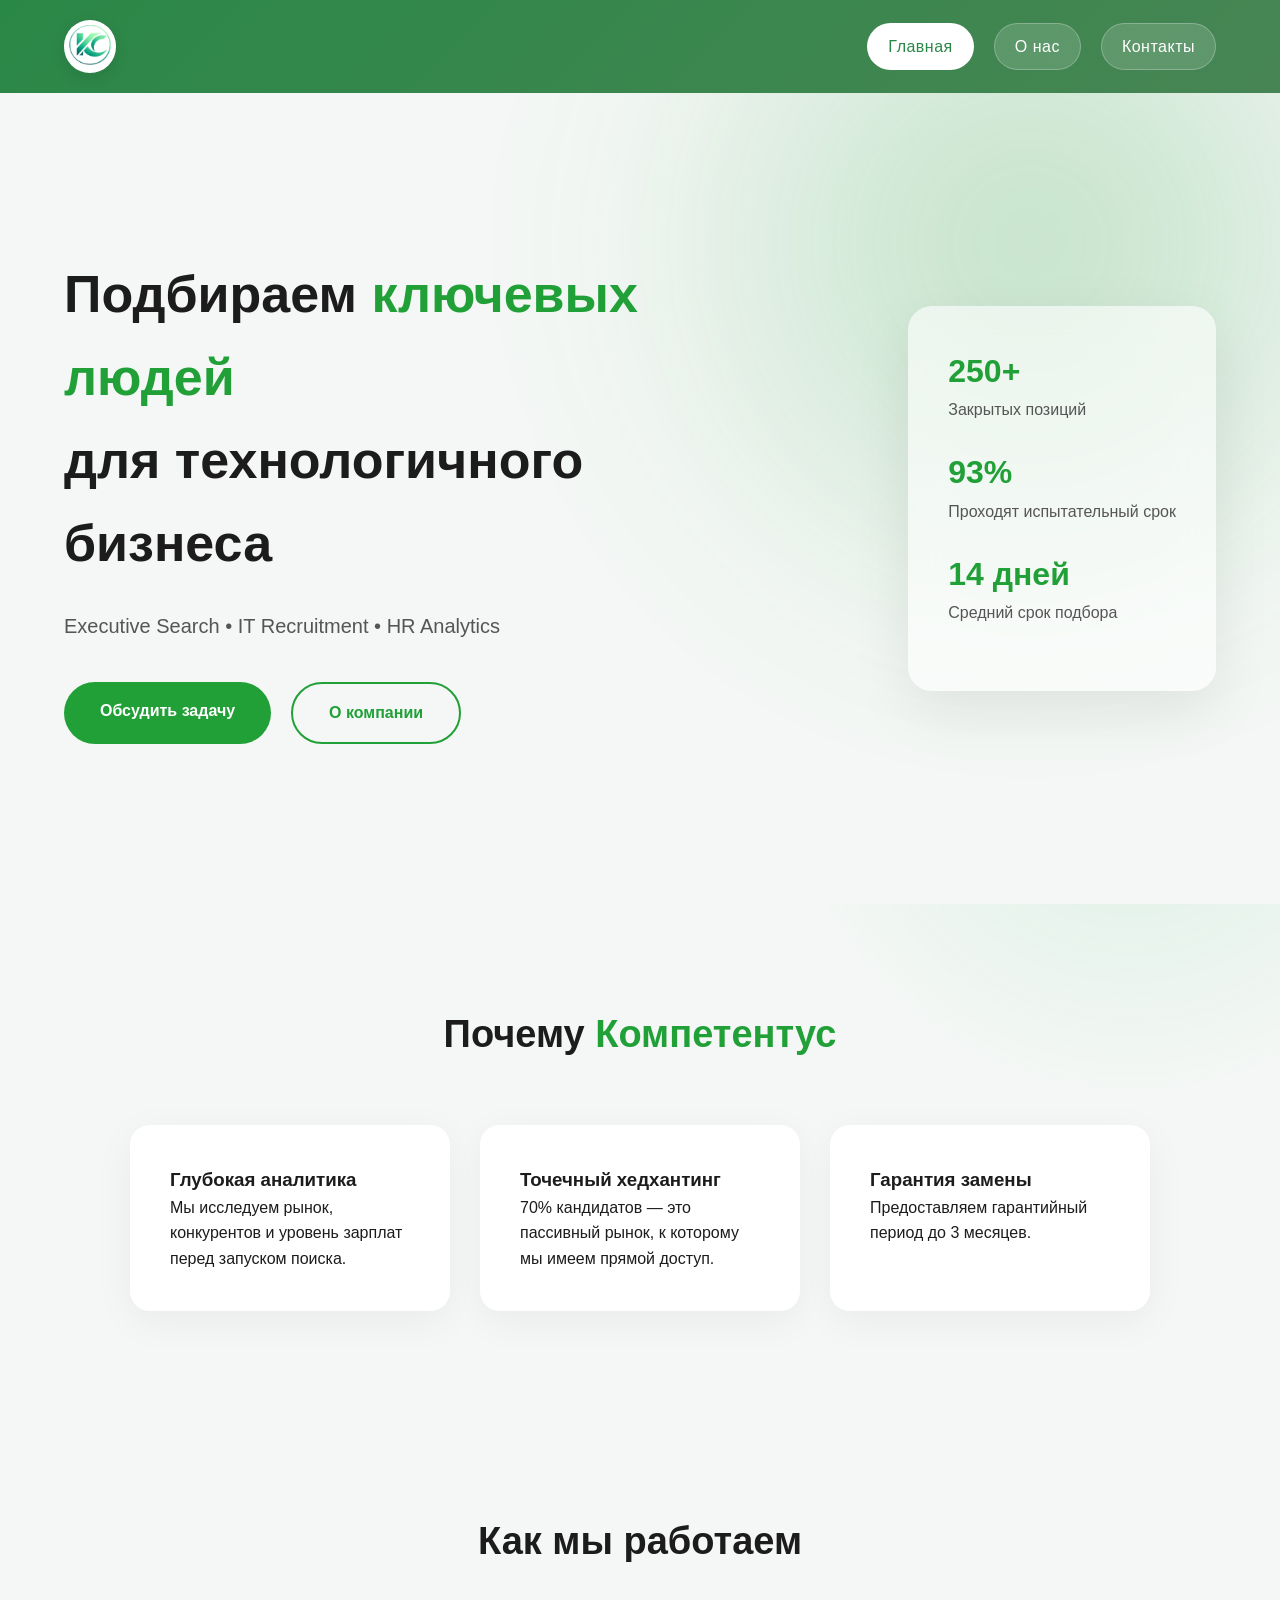
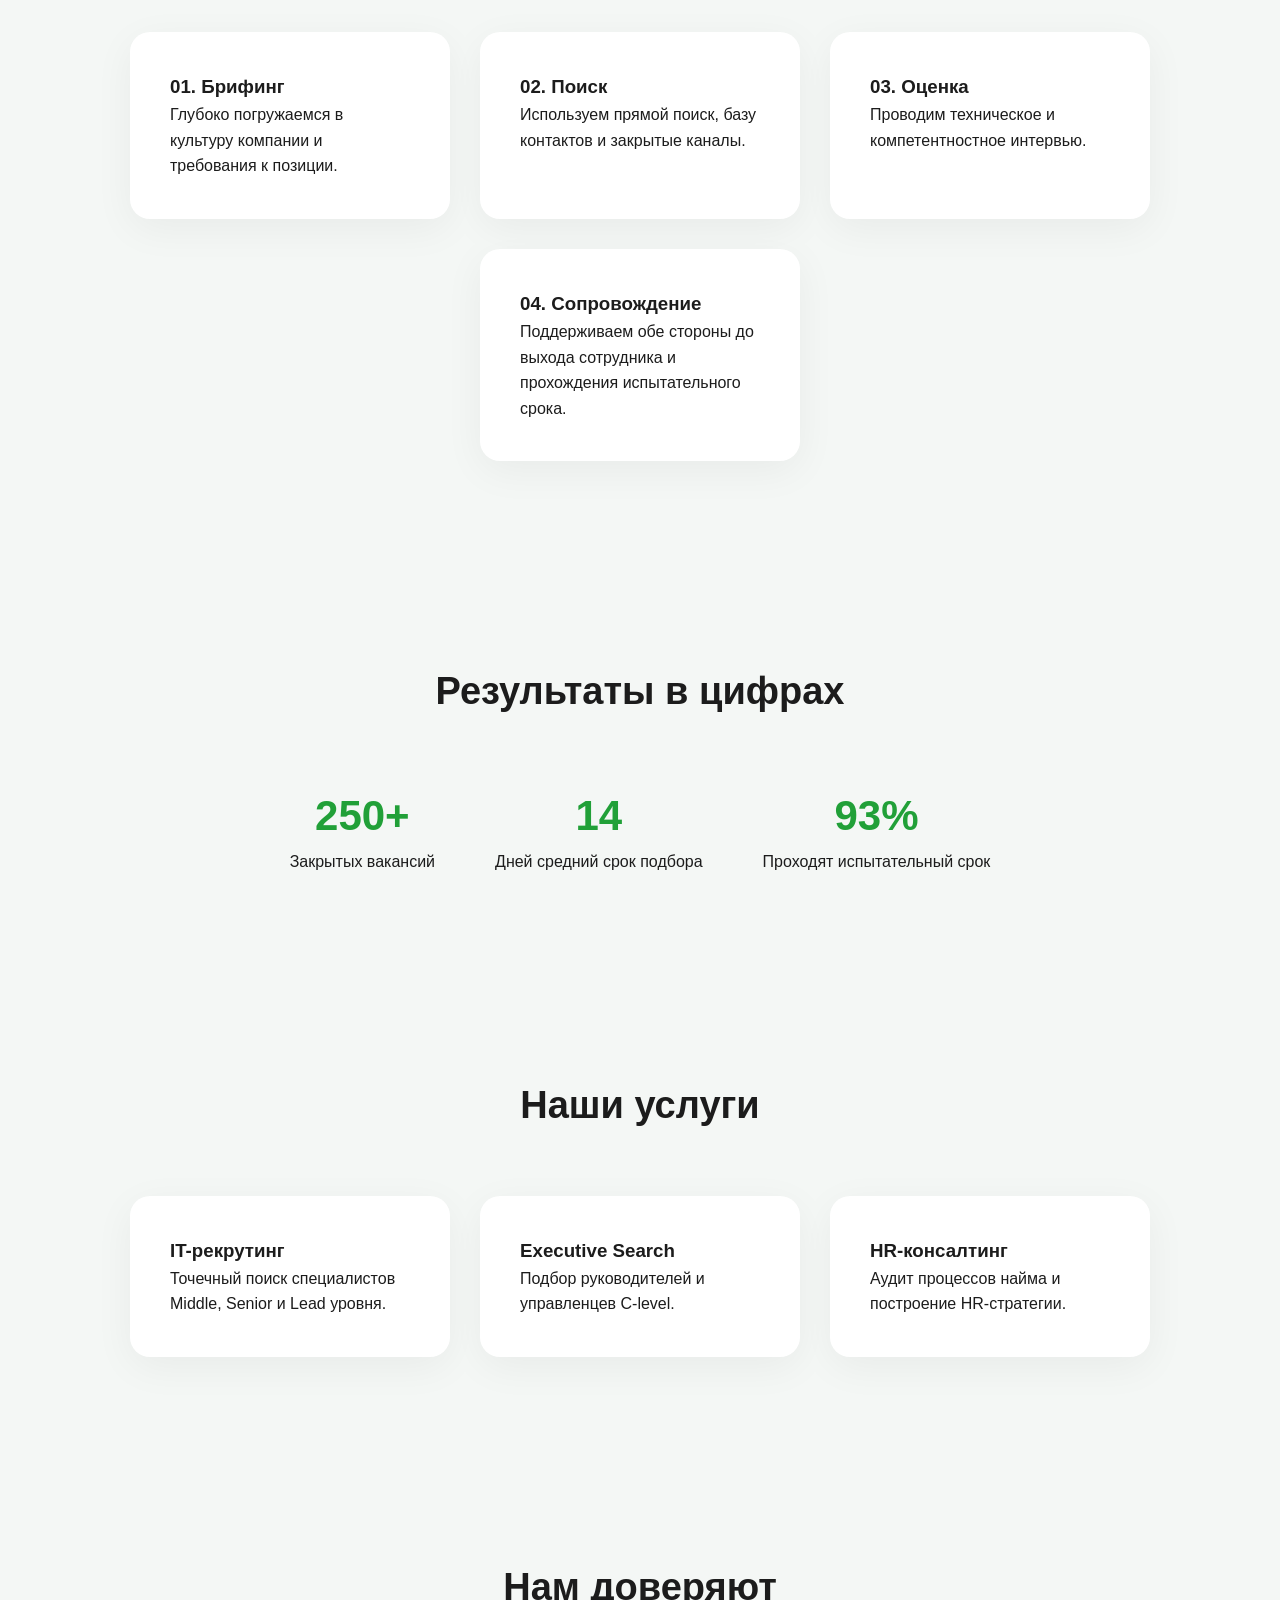
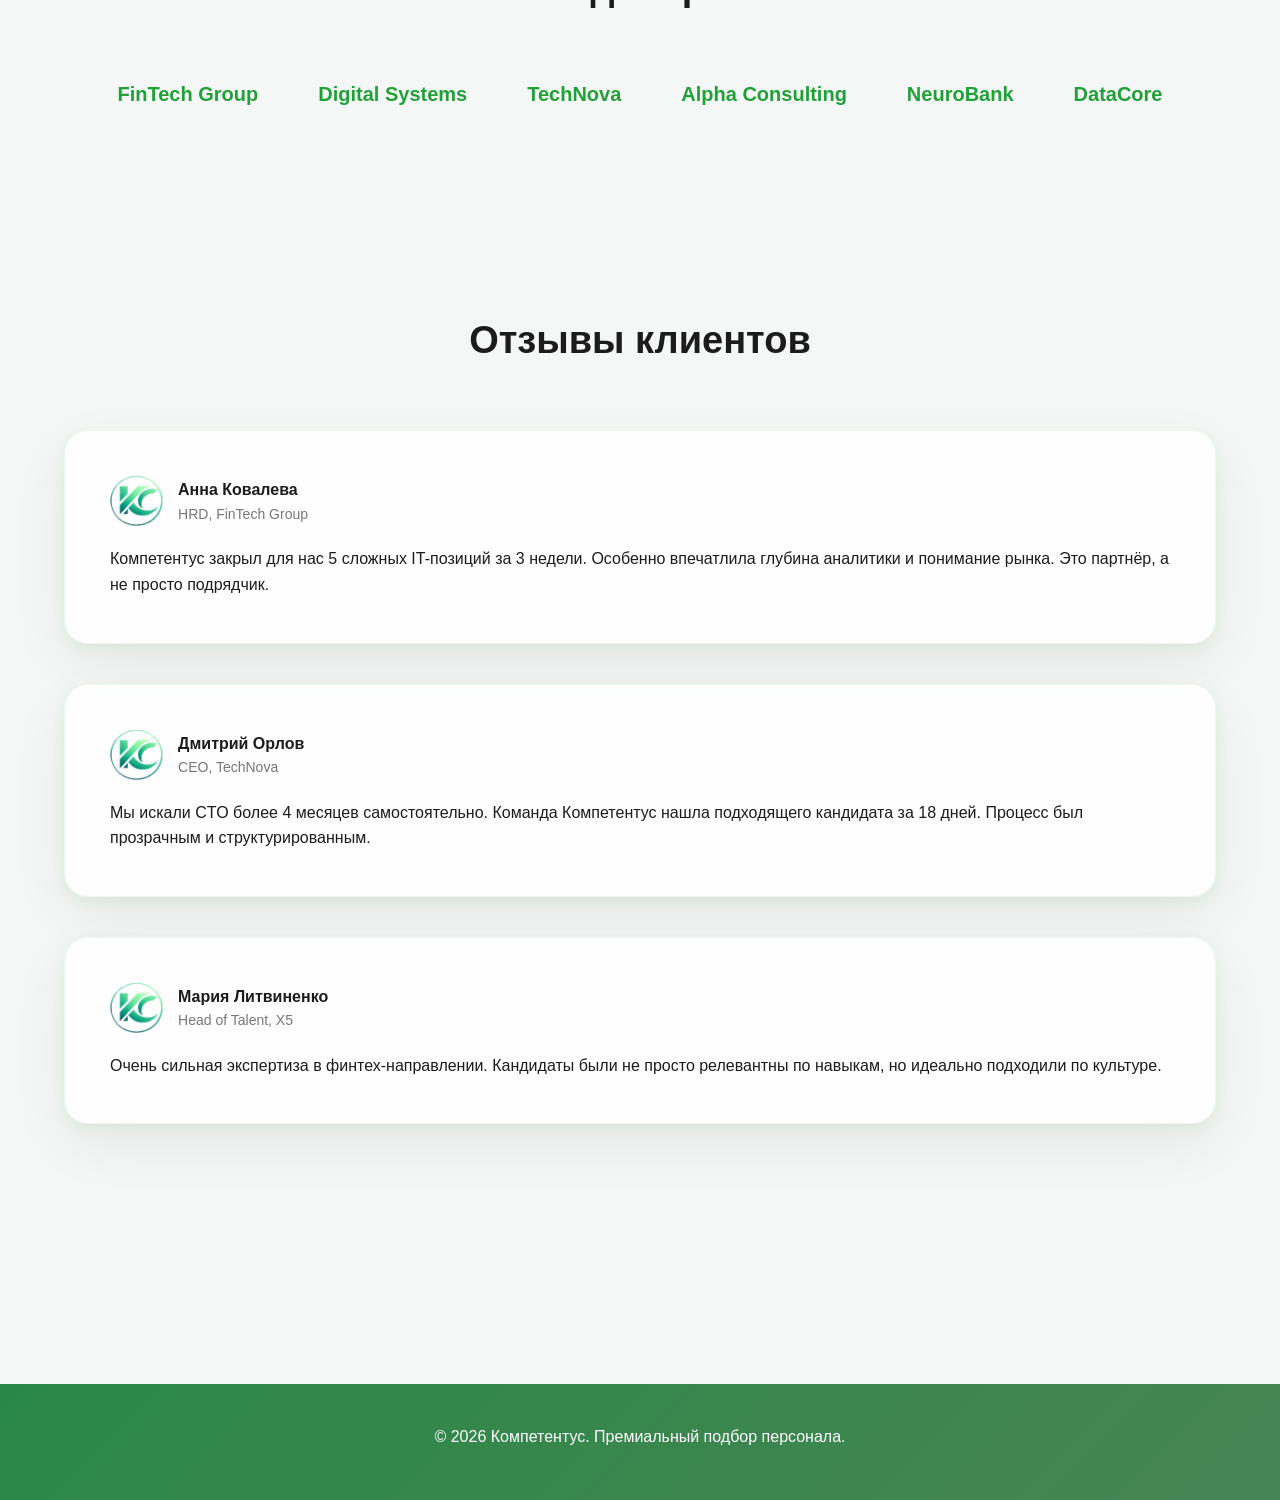
==== index.html @ 26d938bc "Сделал сайт Компетентус" ====
<!DOCTYPE html>
<html lang="ru">
<head>
    <meta charset="UTF-8">
    <meta name="viewport" content="width=device-width, initial-scale=1.0">
    <title>Компетентус — Премиальный подбор персонала</title>
    <link rel="stylesheet" href="style.css">
</head>
<body>

<header>
    <div class="container nav">
        <div class="logo-wrapper">
            <img src="assets/logo.png" height="40">
        </div>

        <div class="burger" id="burger">
            ☰
        </div>

        <ul id="nav-menu">
            <li><a href="index.html" class="active">Главная</a></li>
            <li><a href="about.html">О нас</a></li>
            <li><a href="contact.html">Контакты</a></li>
        </ul>
    </div>
</header>


<section class="hero-modern">
    <div class="hero-bg"></div>

    <div class="container hero-content">
        <div class="hero-text">
            <h1>
                Подбираем <span class="highlight">ключевых людей</span><br>
                для технологичного бизнеса
            </h1>
            <p>
                Executive Search • IT Recruitment • HR Analytics
            </p>

            <div class="hero-buttons">
                <a href="contact.html" class="btn-primary">Обсудить задачу</a>
                <a href="about.html" class="btn-outline">О компании</a>
            </div>
        </div>

        <div class="hero-card">
            <div class="metric">
                <span>250+</span>
                Закрытых позиций
            </div>
            <div class="metric">
                <span>93%</span>
                Проходят испытательный срок
            </div>
            <div class="metric">
                <span>14 дней</span>
                Средний срок подбора
            </div>
        </div>
    </div>
</section>

<section>
    <div class="container">
        <h2>Почему <span class="highlight">Компетентус</span></h2>
        <div class="cards">
            <div class="card">
                <h3>Глубокая аналитика</h3>
                <p>Мы исследуем рынок, конкурентов и уровень зарплат перед запуском поиска.</p>
            </div>
            <div class="card">
                <h3>Точечный хедхантинг</h3>
                <p>70% кандидатов — это пассивный рынок, к которому мы имеем прямой доступ.</p>
            </div>
            <div class="card">
                <h3>Гарантия замены</h3>
                <p>Предоставляем гарантийный период до 3 месяцев.</p>
            </div>
        </div>
    </div>
</section>

<section>
    <div class="container">
        <h2>Как мы работаем</h2>
        <div class="cards">
            <div class="card">
                <h3>01. Брифинг</h3>
                <p>Глубоко погружаемся в культуру компании и требования к позиции.</p>
            </div>
            <div class="card">
                <h3>02. Поиск</h3>
                <p>Используем прямой поиск, базу контактов и закрытые каналы.</p>
            </div>
            <div class="card">
                <h3>03. Оценка</h3>
                <p>Проводим техническое и компетентностное интервью.</p>
            </div>
            <div class="card">
                <h3>04. Сопровождение</h3>
                <p>Поддерживаем обе стороны до выхода сотрудника и прохождения испытательного срока.</p>
            </div>
        </div>
    </div>
</section>

<section>
    <div class="container">
        <h2>Результаты в цифрах</h2>
        <div class="stats">
            <div class="stat">
                <h3>250+</h3>
                <p>Закрытых вакансий</p>
            </div>
            <div class="stat">
                <h3>14</h3>
                <p>Дней средний срок подбора</p>
            </div>
            <div class="stat">
                <h3>93%</h3>
                <p>Проходят испытательный срок</p>
            </div>
        </div>
    </div>
</section>

<section>
    <div class="container">
        <h2>Наши услуги</h2>
        <div class="cards">
            <div class="card">
                <h3>IT-рекрутинг</h3>
                <p>Точечный поиск специалистов Middle, Senior и Lead уровня.</p>
            </div>
            <div class="card">
                <h3>Executive Search</h3>
                <p>Подбор руководителей и управленцев C-level.</p>
            </div>
            <div class="card">
                <h3>HR-консалтинг</h3>
                <p>Аудит процессов найма и построение HR-стратегии.</p>
            </div>
        </div>
    </div>
</section>
<section>
    <div class="container">
        <h2>Нам доверяют</h2>
        <div class="partners">
            <div>FinTech Group</div>
            <div>Digital Systems</div>
            <div>TechNova</div>
            <div>Alpha Consulting</div>
            <div>NeuroBank</div>
            <div>DataCore</div>
        </div>
    </div>
</section>


<section>
    <div class="container">
        <h2>Отзывы клиентов</h2>

        <div class="review">
            <div class="review-header">
                <img src="assets/logo.png" height="50">
                <div>
                    <div class="review-name">Анна Ковалева</div>
                    <div class="review-position">HRD, FinTech Group</div>
                </div>
            </div>
            <p>
                Компетентус закрыл для нас 5 сложных IT-позиций за 3 недели.
                Особенно впечатлила глубина аналитики и понимание рынка.
                Это партнёр, а не просто подрядчик.
            </p>
        </div>

        <div class="review">
            <div class="review-header">
                <img src="assets/logo.png" height="50">
                <div>
                    <div class="review-name">Дмитрий Орлов</div>
                    <div class="review-position">CEO, TechNova</div>
                </div>
            </div>
            <p>
                Мы искали CTO более 4 месяцев самостоятельно.
                Команда Компетентус нашла подходящего кандидата за 18 дней.
                Процесс был прозрачным и структурированным.
            </p>
        </div>

        <div class="review">
            <div class="review-header">
                <img src="assets/logo.png" height="50">
                <div>
                    <div class="review-name">Мария Литвиненко</div>
                    <div class="review-position">Head of Talent, X5</div>
                </div>
            </div>
            <p>
                Очень сильная экспертиза в финтех-направлении.
                Кандидаты были не просто релевантны по навыкам,
                но идеально подходили по культуре.
            </p>
        </div>

    </div>
</section>

<footer class="footer-modern">
    © 2026 Компетентус. Премиальный подбор персонала.
</footer>

<script src="script.js"></script>
</body>
</html>
---- style.css ----
* {
    margin: 0;
    padding: 0;
    box-sizing: border-box;
}

body {
    font-family: 'Segoe UI', Arial, sans-serif;
    background: #F4F7F5;
    color: #1C1C1C;
    line-height: 1.6;
    scroll-behavior: smooth;
}
body::before {
    content: "";
    position: fixed;
    width: 800px;
    height: 800px;
    background: radial-gradient(circle, rgba(33,160,56,0.12) 0%, rgba(33,160,56,0) 70%);
    top: -200px;
    left: -200px;
    z-index: -1;
}

body::after {
    content: "";
    position: fixed;
    width: 700px;
    height: 700px;
    background: radial-gradient(circle, rgba(0,185,86,0.10) 0%, rgba(0,185,86,0) 70%);
    bottom: -200px;
    right: -200px;
    z-index: -1;
}
.highlight {
    color: #21A038;
}

.container {
    width: 90%;
    max-width: 1200px;
    margin: auto;
}

.logo-wrapper {
    background: white;
    padding-top: 5px;
    padding-right: 5px;
    padding-bottom: 0px;
    padding-left: 5px;

    border-radius: 30px;
    box-shadow: 0 5px 15px rgba(0,0,0,0.1);
}

header {
    background: linear-gradient(135deg, #2a8847, #478554);
    padding: 20px 0;
    color: white;
    position: sticky;
    top: 0;
    z-index: 1000;
    backdrop-filter: blur(10px);
}

.nav {
    display: flex;
    justify-content: space-between;
    align-items: center;
}

.nav ul {
    display: flex;
    list-style: none;
    gap: 20px;
}

.nav a {
    display: inline-block;
    padding: 10px 20px;
    border-radius: 30px;
    text-decoration: none;
    font-weight: 500;
    color: white;

    background: rgba(255,255,255,0.15);
    backdrop-filter: blur(8px);
    border: 1px solid rgba(255,255,255,0.25);

    transition: 0.3s;
    letter-spacing: 0.5px;

}

.nav a:hover {
    color: #21A038;
}

.nav a.active {
    background: white;
    color: #2a8847;
}


.hero {
    padding: 140px 0;
    background: linear-gradient(135deg, #21A038, #0D7A2F);
    color: white;
    text-align: center;
}

.hero h1 {
    font-size: 52px;
    margin-bottom: 25px;
}

.hero p {
    font-size: 22px;
    margin-bottom: 40px;
    opacity: 0.95;
}

.btn {
    display: inline-block;
    padding: 16px 36px;
    background: white;
    color: #0D7A2F;
    border-radius: 50px;
    text-decoration: none;
    font-weight: 600;
    transition: 0.3s;
}

.btn:hover {
    transform: translateY(-3px);
}

section {
    padding: 100px 0;
}

h2 {
    text-align: center;
    margin-bottom: 60px;
    font-size: 38px;
}

.stats {
    display: flex;
    justify-content: center;
    gap: 60px;
    text-align: center;
    flex-wrap: wrap;
}

.stat h3 {
    font-size: 42px;
    color: #21A038;
}

.cards {
    display: flex;
    gap: 30px;
    flex-wrap: wrap;
    justify-content: center;
}

.card {
    background: white;
    padding: 40px;
    border-radius: 20px;
    width: 320px;
    box-shadow: 0 10px 40px rgba(0,0,0,0.05);
    transition: 0.4s;
    opacity: 0;
    transform: translateY(40px);
}

.card.show {
    opacity: 1;
    transform: translateY(0);
}

.card:hover {
    transform: translateY(-10px);
}

.partners {
    display: flex;
    justify-content: center;
    gap: 60px;
    flex-wrap: wrap;
    font-weight: 600;
    font-size: 20px;
    color: #21A038;
}
.partners div:hover {
    color: #1c5b23;
    transform: translateY(-3px);
}

.testimonials {
    max-width: 800px;
    margin: auto;
    text-align: center;
}

.testimonial {
    margin-bottom: 40px;
    font-style: italic;
}

.contact-box {
    background: white;
    padding: 60px;
    border-radius: 20px;
    max-width: 700px;
    margin: auto;
    box-shadow: 0 10px 40px rgba(0,0,0,0.05);
    text-align: center;
}

footer {
    background: #111;
    color: #aaa;
    padding: 50px 0;
    text-align: center;
}
.footer-modern {
    background: linear-gradient(135deg, #2a8847, #478554);
    color: white;
    padding-top: 40px;
    margin-top: 120px;
}

.footer-content {
    display: flex;
    justify-content: space-between;
    gap: 40px;
    flex-wrap: wrap;
    padding-bottom: 60px;
}

.footer-col {
    max-width: 300px;
}

.footer-col h3 {
    margin-bottom: 15px;
    font-size: 22px;
}

.footer-col h4 {
    margin-bottom: 15px;
}

.footer-col a {
    display: block;
    color: white;
    text-decoration: none;
    margin-bottom: 10px;
    opacity: 0.9;
    transition: 0.3s;
}

.footer-col a:hover {
    opacity: 1;
    transform: translateX(5px);
}

.footer-bottom {
    text-align: center;
    padding: 25px 0;
    background: rgba(0,0,0,0.1);
    font-size: 14px;
}

.review {
    position: relative;
    background: rgba(255,255,255,0.85);
    backdrop-filter: blur(10px);
    padding: 45px;
    border-radius: 24px;
    margin-bottom: 40px;
    box-shadow:
            0 20px 60px rgba(0,0,0,0.06),
            0 5px 15px rgba(33,160,56,0.08);
    transition: 0.4s;
    border: 1px solid rgba(33,160,56,0.08);
}

.review:hover {
    transform: translateY(-8px);
    box-shadow:
            0 30px 80px rgba(0,0,0,0.08),
            0 10px 25px rgba(33,160,56,0.12);
}

.review-header {
    display: flex;
    align-items: center;
    margin-bottom: 20px;
    gap: 15px;
}

.review-avatar {
    width: 60px;
    height: 60px;
    border-radius: 50%;
    background: #21A038;
    margin-right: 15px;
}

.review-name {
    font-weight: 600;
}

.review-position {
    font-size: 14px;
    color: #777;
}
/* ===== MODERN HERO ===== */

.hero-modern {
    position: relative;
    padding: 160px 0;
    overflow: hidden;
    background: #F4F7F5;
}

.hero-bg {
    position: absolute;
    width: 900px;
    height: 900px;
    background: radial-gradient(circle, rgba(33,160,56,0.25) 0%, rgba(33,160,56,0) 70%);
    top: -300px;
    right: -200px;
    filter: blur(80px);
    animation: float 8s ease-in-out infinite;
}

@keyframes float {
    0% { transform: translateY(0px); }
    50% { transform: translateY(40px); }
    100% { transform: translateY(0px); }
}

.hero-content {
    display: flex;
    justify-content: space-between;
    align-items: center;
    gap: 60px;
    flex-wrap: wrap;
}

.hero-text {
    max-width: 600px;
}

.hero-text h1 {
    font-size: 52px;
    font-weight: 600;
    margin-bottom: 25px;
}

.hero-text p {
    font-size: 20px;
    color: #555;
    margin-bottom: 40px;
}

.hero-buttons {
    display: flex;
    gap: 20px;
    flex-wrap: wrap;
}

.btn-primary {
    padding: 16px 36px;
    background: #21A038;
    color: white;
    border-radius: 50px;
    text-decoration: none;
    font-weight: 600;
    transition: 0.3s;
}

.btn-primary:hover {
    background: #0D7A2F;
    transform: translateY(-3px);
}

.btn-outline {
    padding: 16px 36px;
    border: 2px solid #21A038;
    color: #21A038;
    border-radius: 50px;
    text-decoration: none;
    font-weight: 600;
    transition: 0.3s;
}

.btn-outline:hover {
    background: rgba(33,160,56,0.1);
}

/* Glass card */

.hero-card {
    background: rgba(255,255,255,0.6);
    backdrop-filter: blur(20px);
    padding: 40px;
    border-radius: 24px;
    box-shadow: 0 20px 60px rgba(0,0,0,0.08);
    min-width: 300px;
}

.metric {
    margin-bottom: 25px;
    font-size: 16px;
    color: #555;
}

.metric span {
    display: block;
    font-size: 32px;
    font-weight: 700;
    color: #21A038;
}

/* ===================== */
/* ===== ADAPTIVE ===== */
/* ===================== */

@media (max-width: 1024px) {
    .hero-content {
        flex-direction: column;
        text-align: center;
    }

    .hero-card {
        width: 100%;
        max-width: 400px;
    }

    .cards {
        gap: 20px;
    }

    .card {
        width: 100%;
        max-width: 500px;
    }

    .stats {
        gap: 30px;
    }
}

@media (max-width: 768px) {

    header {
        padding: 15px 0;
    }

    .nav {
        flex-direction: column;
        gap: 15px;
    }

    .nav ul {
        flex-direction: column;
        gap: 15px;
        text-align: center;
    }

    .nav a {
        background: none;
        border: none;
        padding: 5px 0;
    }

    section {
        padding: 70px 0;
    }

    h2 {
        font-size: 28px;
        margin-bottom: 40px;
    }

    .hero-text h1 {
        font-size: 34px;
    }

    .hero-text p {
        font-size: 16px;
    }

    .hero-buttons {
        flex-direction: column;
        align-items: center;
    }

    .partners {
        gap: 20px;
        font-size: 16px;
    }

    .review {
        padding: 25px;
    }

    .review-header {
        flex-direction: column;
        align-items: flex-start;
    }

}

/* ===== ABOUT PAGE ===== */

.about-hero {
    padding: 140px 0;
    text-align: center;
    background: linear-gradient(135deg, rgba(33,160,56,0.08), rgba(33,160,56,0.02));
}

.about-hero h1 {
    font-size: 44px;
    margin-bottom: 25px;
}

.about-hero p {
    max-width: 700px;
    margin: auto;
    font-size: 18px;
    color: #555;
}

.about-text-block {
    max-width: 800px;
    margin: auto;
    text-align: center;
}

.about-text-block p {
    margin-bottom: 20px;
    font-size: 17px;
    color: #444;
}

.expertise-grid {
    display: grid;
    grid-template-columns: repeat(auto-fit, minmax(200px, 1fr));
    gap: 20px;
    margin-top: 40px;
}

.expertise-grid div {
    background: white;
    padding: 25px;
    border-radius: 16px;
    text-align: center;
    font-weight: 600;
    box-shadow: 0 8px 25px rgba(0,0,0,0.05);
    transition: 0.3s;
}

.expertise-grid div:hover {
    transform: translateY(-5px);
}

.about-cta {
    text-align: center;
    padding: 120px 0;
}

/* =============================== */
/* ===== ABOUT PAGE ADAPTIVE ===== */
/* =============================== */

@media (max-width: 1024px) {

    .about-hero h1 {
        font-size: 34px;
    }

    .about-hero p {
        font-size: 16px;
    }

    .cards {
        flex-direction: column;
        align-items: center;
    }

    .card {
        width: 100%;
        max-width: 600px;
    }

    .stats {
        flex-direction: column;
        gap: 30px;
    }

    .expertise-grid {
        grid-template-columns: repeat(2, 1fr);
    }
}


@media (max-width: 768px) {

    section {
        padding: 60px 0;
    }

    h2 {
        font-size: 26px;
        margin-bottom: 35px;
    }

    .about-hero {
        padding: 100px 0;
    }

    .about-hero h1 {
        font-size: 28px;
        line-height: 1.3;
    }

    .about-text-block {
        text-align: left;
    }

    .about-text-block p {
        font-size: 15px;
    }

    .expertise-grid {
        grid-template-columns: 1fr;
    }

    .hero-buttons {
        flex-direction: column;
        align-items: center;
    }

    .about-cta {
        padding: 80px 0;
    }

}
/* ===== CONTACT PAGE ===== */

.contact-hero {
    padding: 140px 0;
    text-align: center;
    background: linear-gradient(135deg, rgba(33,160,56,0.08), rgba(33,160,56,0.02));
}

.contact-hero h1 {
    font-size: 44px;
    margin-bottom: 20px;
}

.contact-hero p {
    font-size: 18px;
    color: #555;
}

.contact-row {
    display: flex;
    align-items: center;
    justify-content: space-between;
    gap: 60px;
    flex-wrap: wrap;
}

.contact-row.reverse {
    flex-direction: row-reverse;
}

.contact-text {
    flex: 1;
    min-width: 280px;
}

.contact-info {
    margin-top: 30px;
    display: flex;
    flex-direction: column;
    gap: 20px;
}

.contact-card {
    background: rgba(255,255,255,0.85);
    backdrop-filter: blur(15px);
    padding: 40px;
    border-radius: 24px;
    box-shadow: 0 15px 40px rgba(0,0,0,0.06);
    flex: 1;
    min-width: 280px;
}

.contact-map {
    flex: 1;
    min-width: 280px;
    border-radius: 24px;
    overflow: hidden;
    box-shadow: 0 15px 40px rgba(0,0,0,0.06);
}

.contact-form {
    max-width: 600px;
    margin: 40px auto 0;
    display: flex;
    flex-direction: column;
    gap: 20px;
}

.contact-form input,
.contact-form textarea {
    padding: 14px 18px;
    border-radius: 12px;
    border: 1px solid #ddd;
    font-size: 15px;
}

.contact-form textarea {
    min-height: 120px;
    resize: vertical;
}
@media (max-width: 768px) {

    .contact-row,
    .contact-row.reverse {
        flex-direction: column;
    }

    /* Текст всегда сверху */
    .contact-text {
        order: 1;
    }

    /* Всё второе — ниже */
    .contact-card,
    .contact-map {
        order: 2;
    }

    .contact-row {
        margin-bottom: 80px;
    }
}

/* ===== BURGER MENU ===== */

.burger {
    display: none;
    font-size: 28px;
    color: white;
    cursor: pointer;
}

/* Мобильная версия */
@media (max-width: 768px) {

    .nav {
        justify-content: space-between;
    }

    .nav ul {
        position: absolute;
        top: 70px;
        right: 20px;
        background: rgba(42,136,71,0.95);
        backdrop-filter: blur(15px);
        flex-direction: column;
        padding: 20px;
        border-radius: 16px;
        gap: 15px;
        display: none;
        box-shadow: 0 15px 40px rgba(0,0,0,0.15);
    }

    .nav ul.active {
        display: flex;
    }

    .burger {
        display: block;
    }

}
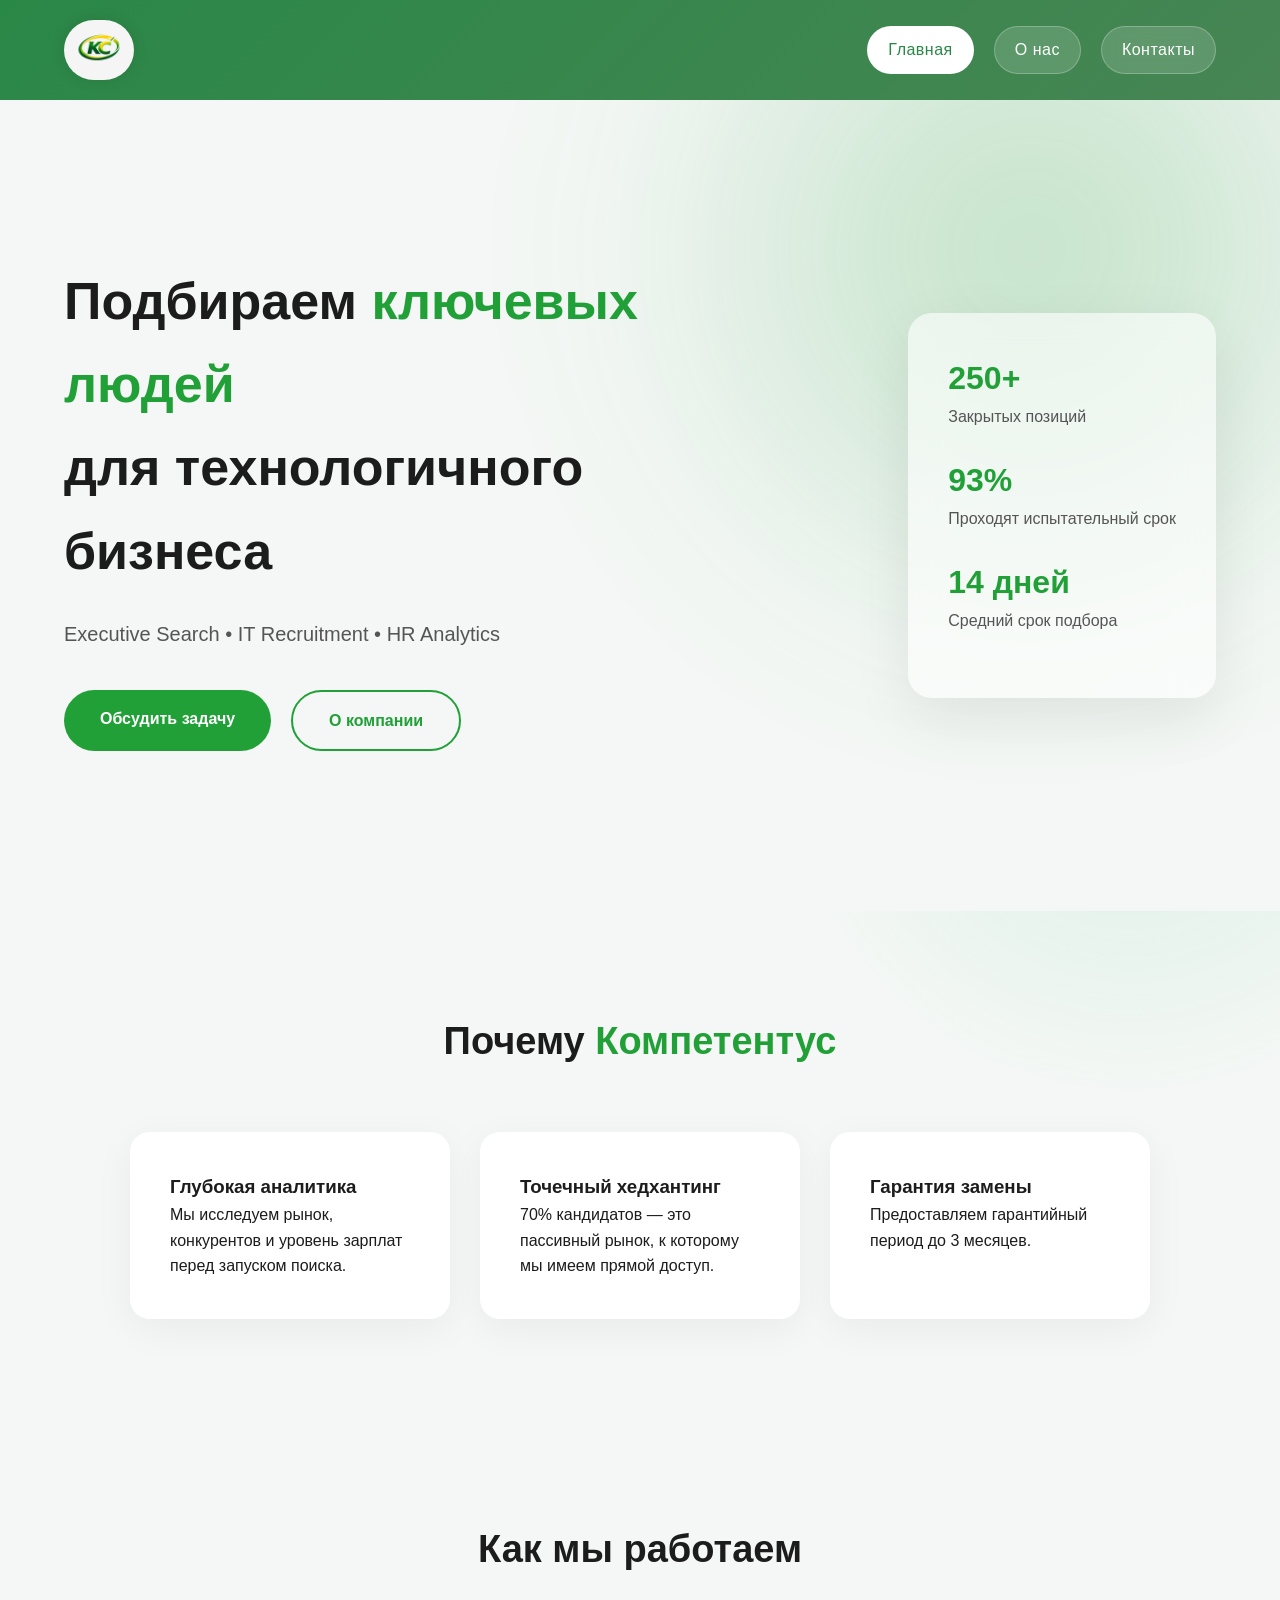
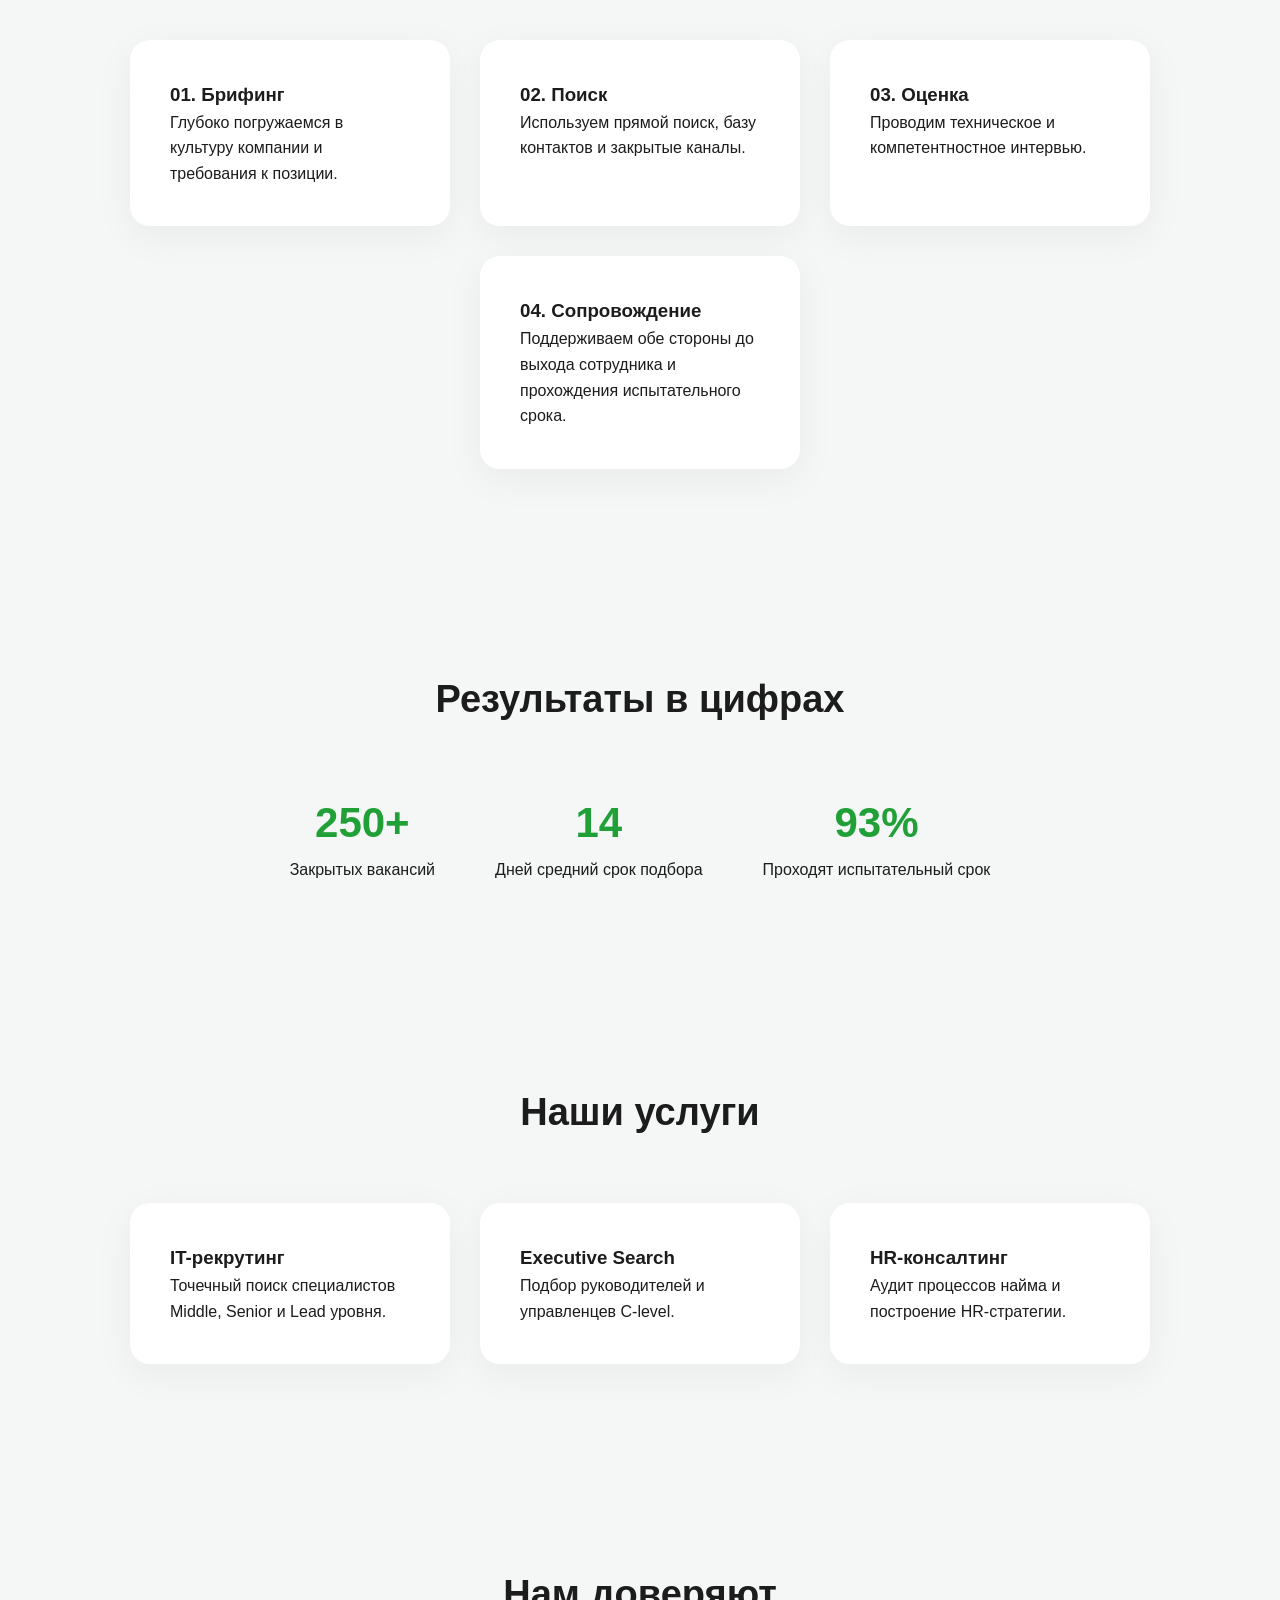
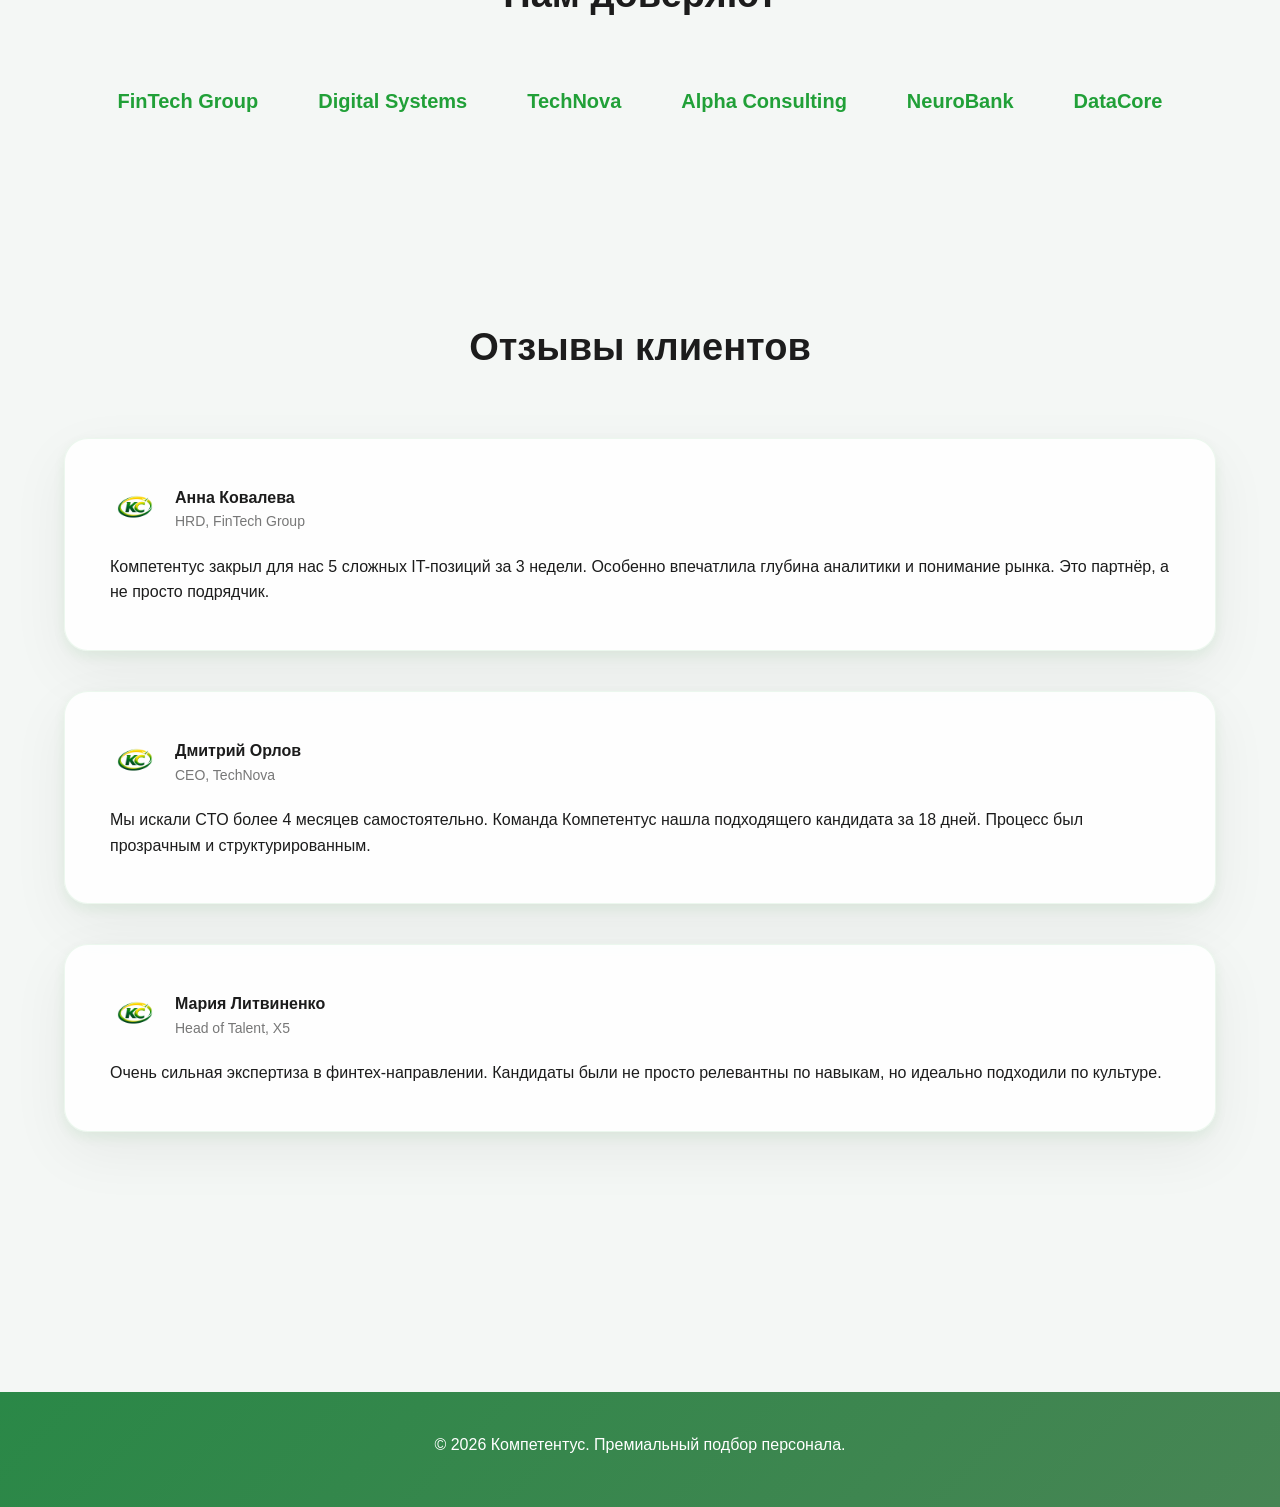
==== commit 72ac21ac: "Добавлен договор. Поменял лого." ====
--- a/index.html
+++ b/index.html
@@ -5,13 +5,14 @@
     <meta name="viewport" content="width=device-width, initial-scale=1.0">
     <title>Компетентус — Премиальный подбор персонала</title>
     <link rel="stylesheet" href="style.css">
+    <link rel="icon" type="image/png" href="assets/logo_2.png">
 </head>
 <body>
 
 <header>
     <div class="container nav">
         <div class="logo-wrapper">
-            <img src="assets/logo.png" height="40">
+            <img src="assets/logo.png">
         </div>
 
         <div class="burger" id="burger">
--- a/style.css
+++ b/style.css
@@ -41,16 +41,21 @@
     max-width: 1200px;
     margin: auto;
 }
+.logo-wrapper img {
+    display: block;
+    height: 60px;
+}
 
 .logo-wrapper {
-    background: white;
-    padding-top: 5px;
+    display: inline-block;
+    background: whitesmoke;
+    padding-top: 0px;
     padding-right: 5px;
-    padding-bottom: 0px;
+    padding-bottom: -1px;
     padding-left: 5px;
 
     border-radius: 30px;
-    box-shadow: 0 5px 15px rgba(0,0,0,0.1);
+    box-shadow: 0 0px 15px rgba(0,0,0,0.1);
 }
 
 header {
@@ -776,6 +781,8 @@
         position: absolute;
         top: 70px;
         right: 20px;
+        width: 200px;
+        max-width: calc(100% - 40px);
         background: rgba(42,136,71,0.95);
         backdrop-filter: blur(15px);
         flex-direction: column;
@@ -783,6 +790,7 @@
         border-radius: 16px;
         gap: 15px;
         display: none;
+        z-index: 1001;
         box-shadow: 0 15px 40px rgba(0,0,0,0.15);
     }
 
@@ -792,7 +800,8 @@
 
     .burger {
         display: block;
-    }
-
-}
-
+        z-index: 1002;
+    }
+
+}
+
